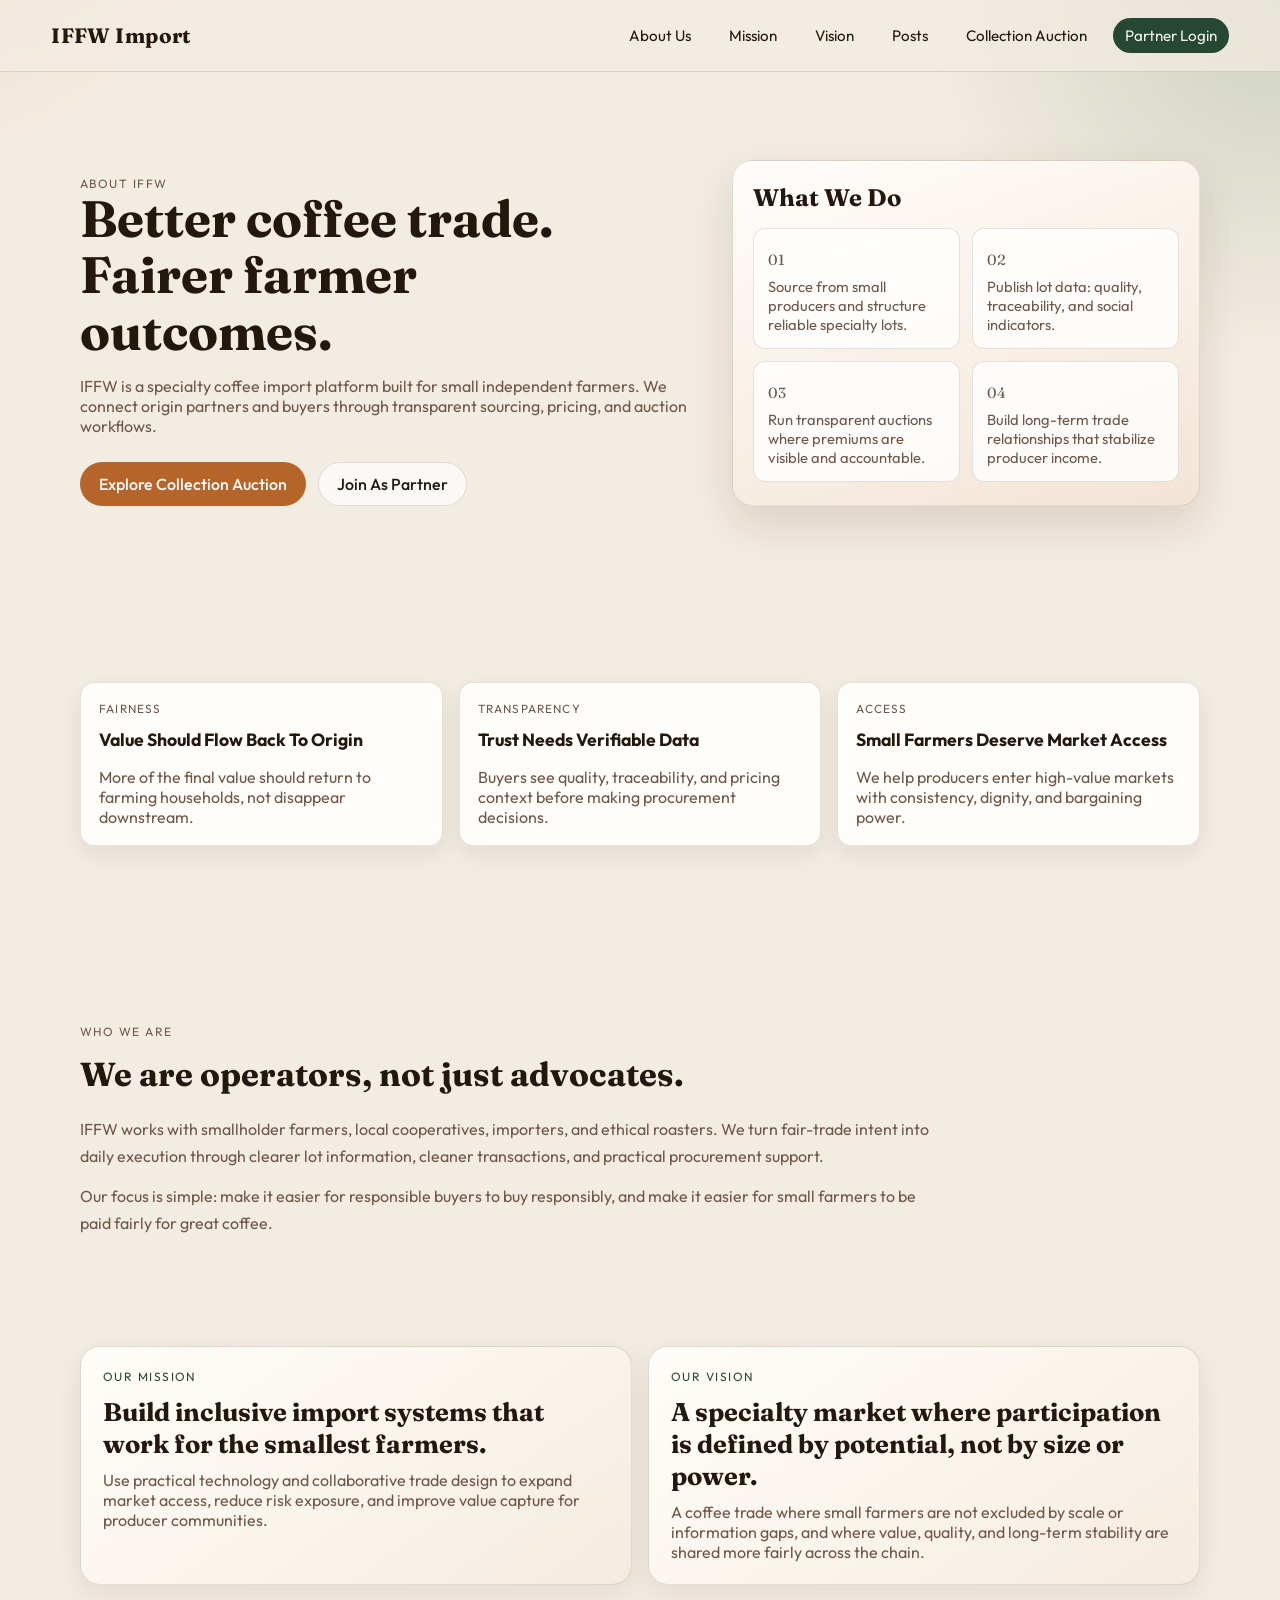
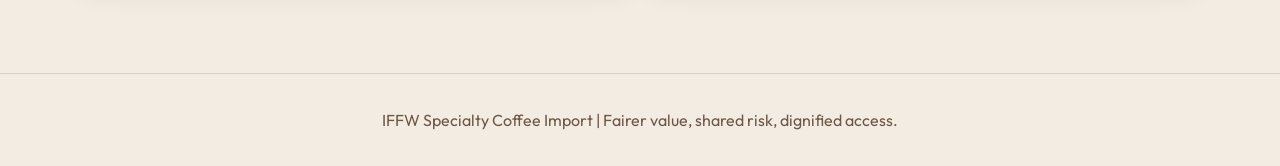
==== index.html @ 06f8717d "Initial website launch version" ====
<!DOCTYPE html>
<html lang="en">
<head>
  <meta charset="UTF-8">
  <meta name="viewport" content="width=device-width, initial-scale=1.0">
  <title>IFFW | Inclusive Specialty Coffee Import</title>
  <link rel="preconnect" href="https://fonts.googleapis.com">
  <link rel="preconnect" href="https://fonts.gstatic.com" crossorigin>
  <link href="https://fonts.googleapis.com/css2?family=Fraunces:opsz,wght@9..144,300;9..144,600;9..144,700&family=Outfit:wght@300;400;500;600&display=swap" rel="stylesheet">
  <link rel="stylesheet" href="styles.css">
</head>
<body class="page-home">
  <div class="bg-orb orb-1" aria-hidden="true"></div>
  <div class="bg-orb orb-2" aria-hidden="true"></div>

  <header class="site-header">
    <a class="brand" href="index.html">IFFW Import</a>
    <nav class="main-nav" aria-label="Main Navigation">
      <a href="#about">About Us</a>
      <a href="#mission">Mission</a>
      <a href="#vision">Vision</a>
      <a href="posts.html">Posts</a>
      <a href="auction.html">Collection Auction</a>
      <a class="nav-cta" href="login.html">Partner Login</a>
    </nav>
  </header>

  <main>
    <section class="hero section" id="about" data-reveal>
      <div class="hero-copy">
        <p class="eyebrow">About IFFW</p>
        <h1>Better coffee trade. Fairer farmer outcomes.</h1>
        <p>
          IFFW is a specialty coffee import platform built for small independent farmers.
          We connect origin partners and buyers through transparent sourcing, pricing, and auction workflows.
        </p>
        <div class="hero-actions">
          <a class="btn btn-solid" href="auction.html">Explore Collection Auction</a>
          <a class="btn btn-ghost" href="login.html">Join As Partner</a>
        </div>
      </div>
      <aside class="impact-board">
        <h2>What We Do</h2>
        <div class="impact-grid">
          <article>
            <p class="impact-number">01</p>
            <p>Source from small producers and structure reliable specialty lots.</p>
          </article>
          <article>
            <p class="impact-number">02</p>
            <p>Publish lot data: quality, traceability, and social indicators.</p>
          </article>
          <article>
            <p class="impact-number">03</p>
            <p>Run transparent auctions where premiums are visible and accountable.</p>
          </article>
          <article>
            <p class="impact-number">04</p>
            <p>Build long-term trade relationships that stabilize producer income.</p>
          </article>
        </div>
      </aside>
    </section>

    <section class="section cards-row text-cards" data-reveal>
      <article class="value-card">
        <p class="card-label">Fairness</p>
        <h3>Value Should Flow Back To Origin</h3>
        <p>More of the final value should return to farming households, not disappear downstream.</p>
      </article>
      <article class="value-card">
        <p class="card-label">Transparency</p>
        <h3>Trust Needs Verifiable Data</h3>
        <p>Buyers see quality, traceability, and pricing context before making procurement decisions.</p>
      </article>
      <article class="value-card">
        <p class="card-label">Access</p>
        <h3>Small Farmers Deserve Market Access</h3>
        <p>We help producers enter high-value markets with consistency, dignity, and bargaining power.</p>
      </article>
    </section>

    <section class="section about-detail" data-reveal>
      <div class="section-head">
        <p class="eyebrow">Who We Are</p>
        <h2>We are operators, not just advocates.</h2>
      </div>
      <p>
        IFFW works with smallholder farmers, local cooperatives, importers, and ethical roasters.
        We turn fair-trade intent into daily execution through clearer lot information, cleaner transactions,
        and practical procurement support.
      </p>
      <p>
        Our focus is simple: make it easier for responsible buyers to buy responsibly,
        and make it easier for small farmers to be paid fairly for great coffee.
      </p>
    </section>

    <section class="section statements" id="mission" data-reveal>
      <article class="statement-card">
        <p class="eyebrow">Our Mission</p>
        <h2>Build inclusive import systems that work for the smallest farmers.</h2>
        <p>
          Use practical technology and collaborative trade design to expand market access,
          reduce risk exposure, and improve value capture for producer communities.
        </p>
      </article>
      <article class="statement-card" id="vision">
        <p class="eyebrow">Our Vision</p>
        <h2>A specialty market where participation is defined by potential, not by size or power.</h2>
        <p>
          A coffee trade where small farmers are not excluded by scale or information gaps,
          and where value, quality, and long-term stability are shared more fairly across the chain.
        </p>
      </article>
    </section>
  </main>

  <footer class="site-footer">
    <p>IFFW Specialty Coffee Import | Fairer value, shared risk, dignified access.</p>
  </footer>

  <script src="app.js"></script>
</body>
</html>
---- styles.css ----
:root {
  --bg: #f3ece2;
  --surface: #fffdf9;
  --ink: #24170d;
  --muted: #6f5748;
  --accent: #b5652a;
  --accent-2: #264734;
  --line: rgba(36, 23, 13, 0.12);
  --shadow: 0 18px 45px rgba(52, 27, 10, 0.13);
  --radius-lg: 20px;
  --radius-md: 14px;
}

*,
*::before,
*::after {
  box-sizing: border-box;
}

html,
body {
  margin: 0;
  padding: 0;
  font-family: "Outfit", "Segoe UI", sans-serif;
  color: var(--ink);
  background:
    radial-gradient(1100px circle at -15% -20%, rgba(206, 145, 96, 0.3), transparent 50%),
    radial-gradient(900px circle at 100% 0%, rgba(77, 120, 86, 0.23), transparent 40%),
    var(--bg);
  min-height: 100%;
}

a {
  color: inherit;
}

.bg-orb {
  position: fixed;
  border-radius: 999px;
  filter: blur(35px);
  pointer-events: none;
  z-index: -1;
  opacity: 0.4;
  animation: drift 8s ease-in-out infinite alternate;
}

.orb-1 {
  width: 260px;
  height: 260px;
  background: #d2a16f;
  left: -80px;
  top: 130px;
}

.orb-2 {
  width: 320px;
  height: 320px;
  background: #7ca38f;
  right: -120px;
  top: 320px;
}

.orb-3 {
  width: 320px;
  height: 320px;
  background: #d8b388;
  right: -120px;
  top: 120px;
}

.orb-4 {
  width: 280px;
  height: 280px;
  background: #7d9e86;
  left: -110px;
  top: 220px;
}

.site-header {
  position: sticky;
  top: 0;
  z-index: 12;
  display: flex;
  justify-content: space-between;
  align-items: center;
  padding: 18px clamp(18px, 4vw, 52px);
  backdrop-filter: blur(10px);
  background: rgba(243, 236, 226, 0.72);
  border-bottom: 1px solid var(--line);
}

.brand {
  font-family: "Fraunces", "Times New Roman", serif;
  font-size: 1.3rem;
  font-weight: 700;
  text-decoration: none;
  letter-spacing: 0.02em;
}

.main-nav {
  display: flex;
  gap: 14px;
  align-items: center;
}

.main-nav a {
  text-decoration: none;
  padding: 8px 12px;
  border-radius: 999px;
  font-size: 0.95rem;
}

.main-nav a:hover {
  background: rgba(181, 101, 42, 0.12);
}

.main-nav .nav-cta {
  background: var(--accent-2);
  color: #f4f1eb;
}

.section {
  width: min(1120px, 92vw);
  margin: 0 auto;
  padding: clamp(44px, 8vw, 88px) 0;
}

.hero {
  display: grid;
  gap: 28px;
  grid-template-columns: 1.2fr 0.9fr;
  align-items: stretch;
}

.hero-copy h1,
.auth-intro h1,
.auction-hero h1,
.section-head h2 {
  font-family: "Fraunces", "Times New Roman", serif;
  line-height: 1.1;
  margin: 0;
}

.hero-copy h1 {
  font-size: clamp(2rem, 4vw, 3.2rem);
  max-width: 14ch;
}

.hero-copy p {
  color: var(--muted);
  max-width: 58ch;
  margin: 16px 0 0;
}

.eyebrow {
  text-transform: uppercase;
  letter-spacing: 0.12em;
  font-size: 0.75rem;
  color: var(--accent-2);
  margin: 0 0 12px;
}

.hero-actions {
  margin-top: 26px;
  display: flex;
  gap: 12px;
  flex-wrap: wrap;
}

.btn {
  display: inline-flex;
  align-items: center;
  justify-content: center;
  border-radius: 999px;
  border: 1px solid transparent;
  padding: 11px 18px;
  font-weight: 500;
  cursor: pointer;
  text-decoration: none;
}

.btn-solid {
  background: var(--accent);
  color: #fff;
}

.btn-solid:hover {
  filter: brightness(1.05);
}

.btn-ghost {
  border-color: var(--line);
  background: rgba(255, 255, 255, 0.65);
}

.impact-board {
  background: linear-gradient(160deg, #fffdfb, #f3e4d5);
  border: 1px solid var(--line);
  border-radius: var(--radius-lg);
  box-shadow: var(--shadow);
  padding: 20px;
}

.impact-board h2 {
  margin: 2px 0 16px;
  font-family: "Fraunces", "Times New Roman", serif;
}

.impact-grid {
  display: grid;
  gap: 12px;
  grid-template-columns: repeat(2, minmax(120px, 1fr));
}

.impact-grid article {
  border-radius: 12px;
  padding: 14px;
  border: 1px solid var(--line);
  background: rgba(255, 255, 255, 0.8);
}

.impact-number {
  margin: 0;
  font-size: 1.5rem;
  color: var(--accent);
  font-family: "Fraunces", "Times New Roman", serif;
}

.impact-grid p {
  margin: 8px 0 0;
  color: var(--muted);
  font-size: 0.92rem;
}

.cards-row {
  display: grid;
  gap: 16px;
  grid-template-columns: repeat(3, minmax(210px, 1fr));
}

.text-cards .value-card {
  display: grid;
  align-content: start;
  gap: 8px;
}

.value-card {
  border-radius: var(--radius-md);
  background: var(--surface);
  border: 1px solid var(--line);
  padding: 18px;
  box-shadow: 0 8px 24px rgba(40, 20, 5, 0.08);
}

.value-card img {
  width: 46px;
  height: 46px;
  margin-bottom: 8px;
}

.value-card h3 {
  margin: 4px 0 8px;
  font-size: 1.1rem;
}

.value-card p {
  margin: 0;
  color: var(--muted);
}

.card-label {
  margin: 0;
  letter-spacing: 0.1em;
  text-transform: uppercase;
  font-size: 0.74rem;
  color: var(--accent-2);
}

.section-head {
  margin-bottom: 24px;
}

.section-head h2 {
  font-size: clamp(1.7rem, 2.6vw, 2.5rem);
  margin-top: 6px;
}

.about-detail p {
  margin: 0 0 14px;
  color: var(--muted);
  max-width: 78ch;
  line-height: 1.65;
}

.statements {
  display: grid;
  grid-template-columns: 1fr 1fr;
  gap: 16px;
  padding-top: 8px;
}

.statement-card {
  border-radius: var(--radius-lg);
  border: 1px solid var(--line);
  background: linear-gradient(145deg, #fffdf9, #f5ece0);
  box-shadow: 0 8px 28px rgba(36, 20, 4, 0.08);
  padding: 22px;
}

.statement-card h2 {
  margin: 0 0 10px;
  font-family: "Fraunces", "Times New Roman", serif;
  font-size: clamp(1.35rem, 2vw, 1.85rem);
  line-height: 1.25;
}

.statement-card p:last-child {
  margin: 0;
  color: var(--muted);
}

.strategy-layout {
  display: grid;
  grid-template-columns: 1.2fr 0.8fr;
  gap: 20px;
}

.timeline-grid {
  display: grid;
  grid-template-columns: repeat(3, minmax(220px, 1fr));
  gap: 14px;
}

.timeline-card {
  border-radius: var(--radius-md);
  border: 1px solid var(--line);
  background: var(--surface);
  padding: 16px;
  box-shadow: 0 8px 28px rgba(36, 20, 4, 0.08);
}

.timeline-step {
  margin: 0 0 8px;
  font-size: 0.8rem;
  text-transform: uppercase;
  letter-spacing: 0.08em;
  color: var(--accent);
}

.timeline-card h3 {
  margin: 0 0 8px;
  font-family: "Fraunces", "Times New Roman", serif;
}

.timeline-card p {
  margin: 0;
  color: var(--muted);
}

.rule-sheet {
  margin-top: 14px;
  border-radius: var(--radius-md);
  background: linear-gradient(145deg, #fef9f2, #f3ecdf);
  border: 1px solid var(--line);
  padding: 16px;
}

.rule-sheet h3 {
  margin: 0 0 10px;
  font-family: "Fraunces", "Times New Roman", serif;
}

.strategy-main {
  background: var(--surface);
  border-radius: var(--radius-lg);
  padding: 24px;
  border: 1px solid var(--line);
}

.strategy-main p {
  color: var(--muted);
  margin-top: 0;
}

.clean-list {
  margin: 0;
  padding-left: 18px;
}

.clean-list li {
  margin-bottom: 10px;
}

.cert-stack {
  background: linear-gradient(150deg, #ecf4ec, #fdf9f3);
  border-radius: var(--radius-lg);
  border: 1px solid var(--line);
  padding: 18px;
  display: grid;
  grid-template-columns: repeat(3, 1fr);
  align-items: center;
  gap: 12px;
}

.cert-stack img {
  width: 100%;
  max-width: 112px;
  margin: 0 auto;
  display: block;
}

.swot-grid {
  display: grid;
  grid-template-columns: repeat(2, minmax(220px, 1fr));
  gap: 14px;
}

.swot-grid article,
.map-grid article,
.lot-card,
.auth-card {
  border-radius: var(--radius-md);
  border: 1px solid var(--line);
  background: var(--surface);
  box-shadow: 0 8px 28px rgba(36, 20, 4, 0.08);
}

.swot-grid article {
  padding: 16px;
}

.swot-grid h3 {
  margin: 0 0 8px;
  font-family: "Fraunces", "Times New Roman", serif;
}

.swot-grid p,
.map-grid p,
.lot-meta {
  margin: 0;
  color: var(--muted);
}

.map-grid {
  margin-top: 14px;
  display: grid;
  gap: 14px;
  grid-template-columns: repeat(4, minmax(180px, 1fr));
}

.map-grid article {
  padding: 14px;
}

.map-grid h4 {
  margin: 0 0 8px;
}

.site-footer {
  border-top: 1px solid var(--line);
  text-align: center;
  padding: 20px;
  color: var(--muted);
}

.auth-shell {
  width: min(1120px, 92vw);
  margin: 0 auto;
  display: grid;
  grid-template-columns: 1.05fr 0.95fr;
  gap: 22px;
  padding: clamp(30px, 8vw, 80px) 0;
}

.auth-intro p {
  color: var(--muted);
}

.auth-card {
  padding: 18px;
  max-width: 520px;
}

.auth-tabs {
  display: grid;
  grid-template-columns: 1fr 1fr;
  gap: 8px;
  margin-bottom: 16px;
}

.tab-btn {
  padding: 10px;
  border-radius: 10px;
  border: 1px solid var(--line);
  background: #f7f3ec;
  cursor: pointer;
}

.tab-btn.is-active {
  background: var(--accent-2);
  color: #f4f2ed;
}

.auth-form {
  display: grid;
  gap: 12px;
}

.auth-form label {
  display: grid;
  gap: 6px;
  font-size: 0.92rem;
}

input,
select {
  width: 100%;
  border: 1px solid var(--line);
  border-radius: 10px;
  padding: 10px 11px;
  font: inherit;
  background: #fffefc;
}

.is-hidden {
  display: none;
}

.feedback {
  min-height: 1.3em;
  margin: 10px 0 0;
  color: var(--accent-2);
  font-size: 0.95rem;
}

.auction-main .auction-hero {
  padding-bottom: 30px;
}

.auction-hero p {
  color: var(--muted);
  max-width: 68ch;
}

.member-note {
  margin-top: 14px;
  background: rgba(38, 71, 52, 0.09);
  border: 1px dashed rgba(38, 71, 52, 0.35);
  border-radius: 10px;
  padding: 10px 12px;
}

.lots-grid {
  padding-top: 14px;
  display: grid;
  gap: 16px;
  grid-template-columns: repeat(3, minmax(240px, 1fr));
}

.lot-card {
  padding: 16px;
}

.lot-cover {
  width: 100%;
  aspect-ratio: 16 / 10;
  object-fit: cover;
  border-radius: 12px;
  border: 1px solid var(--line);
  margin-bottom: 12px;
}

.lot-tags {
  display: flex;
  gap: 8px;
  flex-wrap: wrap;
  margin: 10px 0 12px;
}

.lot-tags span {
  border-radius: 999px;
  border: 1px solid var(--line);
  background: rgba(255, 255, 255, 0.7);
  padding: 5px 10px;
  font-size: 0.82rem;
  color: #4a3528;
}

.lot-story {
  border: 1px solid var(--line);
  background: rgba(255, 255, 255, 0.68);
  border-radius: 12px;
  padding: 12px;
  margin: 0 0 12px;
}

.lot-story-title {
  margin: 0 0 6px;
  text-transform: uppercase;
  letter-spacing: 0.08em;
  font-size: 0.73rem;
  color: var(--accent-2);
}

.lot-story p {
  margin: 0 0 8px;
  color: #5b4435;
  line-height: 1.5;
  font-size: 0.92rem;
}

.lot-story p:last-child {
  margin-bottom: 0;
}

.farmer-quote {
  margin-top: 10px;
  padding-left: 10px;
  border-left: 3px solid rgba(38, 71, 52, 0.45);
  color: #355745;
  font-style: italic;
}

.lot-card h2 {
  margin: 8px 0;
  font-size: 1.15rem;
}

.lot-title-link {
  text-decoration: none;
}

.lot-title-link:hover {
  text-decoration: underline;
  text-underline-offset: 2px;
}

.btn-story {
  margin-bottom: 10px;
}

.lot-price {
  margin: 11px 0;
  font-size: 1.05rem;
}

.price-value {
  color: var(--accent);
  font-weight: 600;
}

.lot-timer {
  margin: 0 0 12px;
}

.bid-form {
  display: grid;
  gap: 9px;
}

[data-reveal] {
  opacity: 0;
  transform: translateY(16px);
  transition: opacity 0.55s ease, transform 0.55s ease;
}

[data-reveal].is-visible {
  opacity: 1;
  transform: translateY(0);
}

.origin-hero {
  display: grid;
  grid-template-columns: 1fr 1fr;
  gap: 20px;
  align-items: stretch;
}

.origin-figure img {
  width: 100%;
  height: 100%;
  min-height: 320px;
  object-fit: cover;
  border-radius: var(--radius-lg);
  border: 1px solid var(--line);
  box-shadow: var(--shadow);
}

.origin-intro {
  border: 1px solid var(--line);
  border-radius: var(--radius-lg);
  background: var(--surface);
  box-shadow: 0 8px 28px rgba(36, 20, 4, 0.08);
  padding: 20px;
  display: grid;
  align-content: start;
  gap: 10px;
}

.origin-intro h1 {
  margin: 0;
  font-family: "Fraunces", "Times New Roman", serif;
  line-height: 1.2;
}

.origin-intro p {
  margin: 0;
  color: var(--muted);
}

.origin-grid {
  display: grid;
  grid-template-columns: repeat(3, minmax(210px, 1fr));
  gap: 14px;
  padding-top: 20px;
}

.origin-panel {
  border: 1px solid var(--line);
  border-radius: var(--radius-md);
  background: var(--surface);
  box-shadow: 0 8px 24px rgba(36, 20, 4, 0.08);
  padding: 16px;
}

.origin-panel h2 {
  margin: 0 0 8px;
  font-family: "Fraunces", "Times New Roman", serif;
  font-size: 1.2rem;
}

.origin-panel p {
  margin: 0;
  color: var(--muted);
  line-height: 1.55;
}

.origin-quote {
  padding-top: 6px;
}

.origin-quote p {
  margin: 0;
  border-left: 4px solid rgba(38, 71, 52, 0.5);
  padding: 14px 0 14px 14px;
  color: #355745;
  font-style: italic;
  font-size: 1.05rem;
  background: rgba(255, 255, 255, 0.55);
  border-radius: 8px;
}

.post-hero h1 {
  margin: 0;
  font-family: "Fraunces", "Times New Roman", serif;
  font-size: clamp(1.9rem, 3vw, 2.8rem);
  line-height: 1.15;
  max-width: 18ch;
}

.post-hero p {
  margin: 12px 0 0;
  color: var(--muted);
  max-width: 76ch;
}

.post-article {
  border: 1px solid var(--line);
  border-radius: var(--radius-lg);
  background: var(--surface);
  box-shadow: 0 8px 30px rgba(36, 20, 4, 0.08);
  padding: 24px;
}

.post-article h2 {
  margin: 18px 0 8px;
  font-family: "Fraunces", "Times New Roman", serif;
  font-size: 1.35rem;
}

.post-article p {
  margin: 0;
  color: var(--muted);
  line-height: 1.6;
}

.post-stat {
  display: inline-flex;
  flex-direction: column;
  gap: 2px;
  border-radius: 12px;
  border: 1px solid rgba(181, 101, 42, 0.35);
  background: rgba(181, 101, 42, 0.08);
  padding: 12px 14px;
}

.post-stat-num {
  margin: 0;
  font-size: clamp(2rem, 3.8vw, 2.8rem);
  line-height: 1;
  color: var(--accent);
  font-family: "Fraunces", "Times New Roman", serif;
}

.post-stat-label {
  margin: 0;
  font-size: 0.86rem;
  color: #6d4d37;
  max-width: 46ch;
}

.post-endnote {
  margin-top: 16px !important;
  padding-left: 10px;
  border-left: 3px solid rgba(38, 71, 52, 0.45);
}

.post-actions {
  display: flex;
  gap: 10px;
  margin-top: 18px;
  flex-wrap: wrap;
}

.post-list {
  display: grid;
  grid-template-columns: repeat(3, minmax(230px, 1fr));
  gap: 14px;
  padding-top: 10px;
}

.post-card {
  border: 1px solid var(--line);
  border-radius: var(--radius-md);
  background: var(--surface);
  box-shadow: 0 8px 26px rgba(36, 20, 4, 0.08);
  padding: 16px;
  display: grid;
  align-content: start;
  gap: 10px;
}

.post-meta {
  margin: 0;
  font-size: 0.75rem;
  letter-spacing: 0.08em;
  text-transform: uppercase;
  color: var(--accent-2);
}

.post-card h2 {
  margin: 0;
  font-family: "Fraunces", "Times New Roman", serif;
  font-size: 1.3rem;
  line-height: 1.25;
}

.post-card p {
  margin: 0;
  color: var(--muted);
  line-height: 1.55;
}

@keyframes drift {
  from {
    transform: translateY(0) translateX(0);
  }
  to {
    transform: translateY(-18px) translateX(14px);
  }
}

@media (max-width: 980px) {
  .hero,
  .strategy-layout,
  .auth-shell,
  .origin-hero,
  .statements {
    grid-template-columns: 1fr;
  }

  .origin-grid,
  .timeline-grid,
  .cards-row,
  .post-list,
  .lots-grid {
    grid-template-columns: repeat(2, minmax(220px, 1fr));
  }

  .map-grid {
    grid-template-columns: repeat(2, minmax(180px, 1fr));
  }

  .auth-card {
    max-width: 100%;
  }
}

@media (max-width: 640px) {
  .site-header {
    flex-direction: column;
    gap: 10px;
    align-items: flex-start;
  }

  .main-nav {
    flex-wrap: wrap;
  }

  .impact-grid,
  .timeline-grid,
  .cards-row,
  .post-list,
  .swot-grid,
  .map-grid,
  .lots-grid {
    grid-template-columns: 1fr;
  }

  .cert-stack {
    grid-template-columns: 1fr;
    justify-items: center;
  }
}
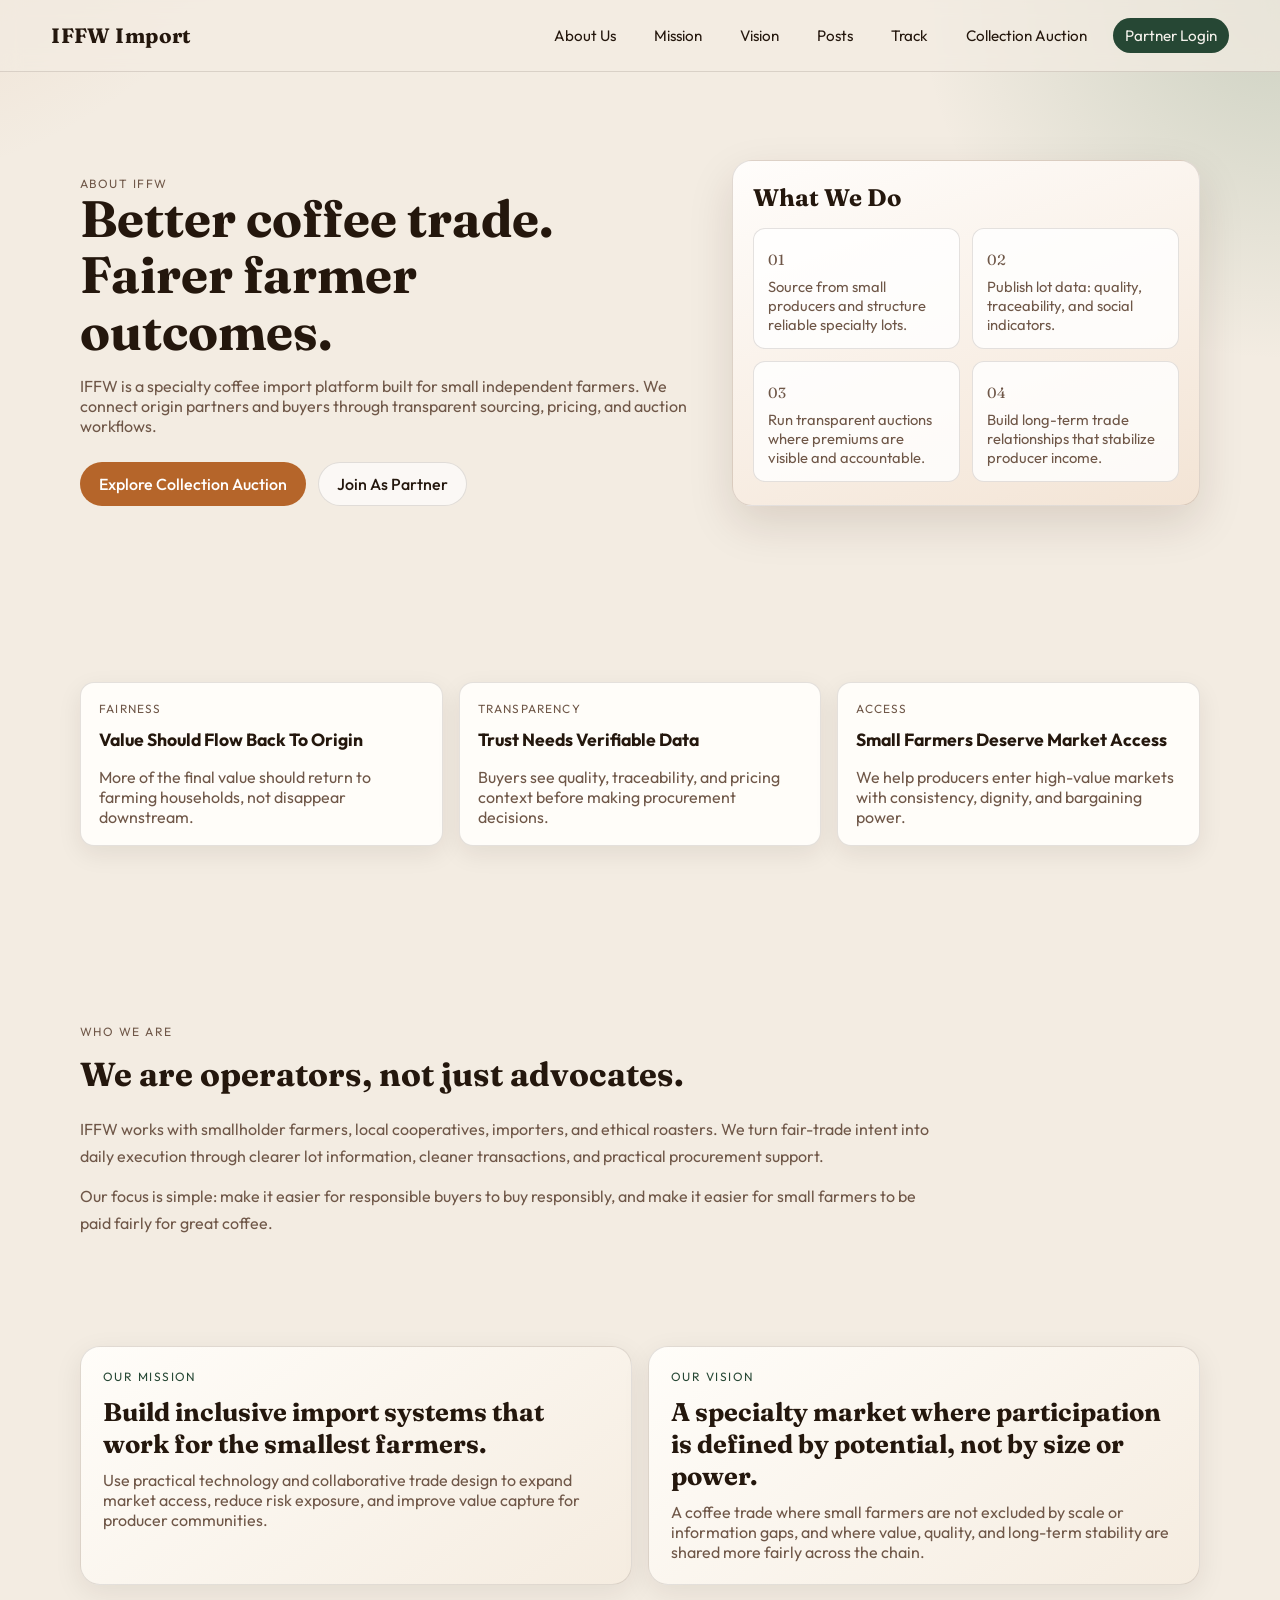
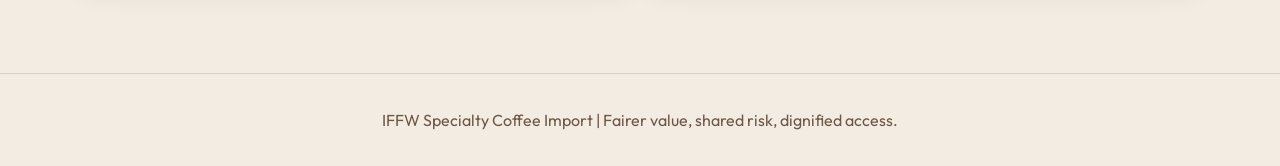
==== commit 05ba2102: "Add transparent lot pricing cards and semiannual impact tracking page" ====
--- a/index.html
+++ b/index.html
@@ -20,6 +20,7 @@
       <a href="#mission">Mission</a>
       <a href="#vision">Vision</a>
       <a href="posts.html">Posts</a>
+      <a href="track.html">Track</a>
       <a href="auction.html">Collection Auction</a>
       <a class="nav-cta" href="login.html">Partner Login</a>
     </nav>
--- a/styles.css
+++ b/styles.css
@@ -613,6 +613,74 @@
   margin-bottom: 0;
 }
 
+.price-card {
+  border: 1px solid var(--line);
+  border-radius: 12px;
+  background: linear-gradient(145deg, #fefbf7, #f4ece1);
+  padding: 12px;
+  margin: 0 0 12px;
+}
+
+.price-card-title {
+  margin: 0;
+  font-family: "Fraunces", "Times New Roman", serif;
+  font-size: 1.02rem;
+}
+
+.price-card-sub {
+  margin: 4px 0 10px;
+  color: var(--muted);
+  font-size: 0.84rem;
+}
+
+.price-row {
+  display: grid;
+  grid-template-columns: 1fr auto;
+  gap: 8px;
+  border-top: 1px dashed rgba(36, 23, 13, 0.16);
+  padding: 8px 0;
+  font-size: 0.88rem;
+  align-items: center;
+}
+
+.price-row:first-of-type {
+  border-top: 0;
+  padding-top: 2px;
+}
+
+.price-row span {
+  color: #5f4a3d;
+}
+
+.price-row strong {
+  color: #2f1f15;
+}
+
+.price-row.emphasis strong {
+  color: var(--accent);
+}
+
+.price-status {
+  margin: 8px 0 0;
+  font-size: 0.88rem;
+  font-weight: 600;
+}
+
+.price-status.is-fair {
+  color: #1f6a46;
+}
+
+.price-status.is-gap {
+  color: #99441f;
+}
+
+.price-note {
+  margin: 6px 0 0;
+  color: #5d493d;
+  font-size: 0.84rem;
+  line-height: 1.45;
+}
+
 .farmer-quote {
   margin-top: 10px;
   padding-left: 10px;
@@ -861,6 +929,150 @@
   line-height: 1.55;
 }
 
+.track-hero h1 {
+  margin: 0;
+  font-family: "Fraunces", "Times New Roman", serif;
+  font-size: clamp(2rem, 3.2vw, 2.9rem);
+  line-height: 1.15;
+  max-width: 18ch;
+}
+
+.track-hero p {
+  margin: 12px 0 0;
+  color: var(--muted);
+  max-width: 78ch;
+}
+
+.track-meta {
+  margin-top: 14px;
+  display: flex;
+  flex-wrap: wrap;
+  gap: 8px;
+}
+
+.track-meta span {
+  border-radius: 999px;
+  border: 1px solid var(--line);
+  background: rgba(255, 255, 255, 0.6);
+  padding: 6px 10px;
+  font-size: 0.84rem;
+  color: #513d30;
+}
+
+.track-controls {
+  display: flex;
+  gap: 8px;
+  padding-top: 6px;
+  flex-wrap: wrap;
+}
+
+.track-btn {
+  border: 1px solid var(--line);
+  border-radius: 999px;
+  background: #f8f3ec;
+  padding: 9px 14px;
+  cursor: pointer;
+  font: inherit;
+}
+
+.track-btn.is-active {
+  background: var(--accent-2);
+  color: #f6f3ee;
+}
+
+.track-grid {
+  display: grid;
+  grid-template-columns: repeat(3, minmax(240px, 1fr));
+  gap: 14px;
+  padding-top: 10px;
+}
+
+.track-card {
+  border: 1px solid var(--line);
+  border-radius: var(--radius-md);
+  background: var(--surface);
+  box-shadow: 0 8px 24px rgba(36, 20, 4, 0.08);
+  padding: 16px;
+  display: grid;
+  align-content: start;
+  gap: 10px;
+}
+
+.track-card-head {
+  display: flex;
+  justify-content: space-between;
+  gap: 10px;
+  align-items: center;
+}
+
+.track-origin {
+  margin: 0;
+  color: var(--accent-2);
+  font-size: 0.8rem;
+  text-transform: uppercase;
+  letter-spacing: 0.08em;
+}
+
+.track-status {
+  margin: 0;
+  border-radius: 999px;
+  border: 1px solid rgba(38, 71, 52, 0.32);
+  background: rgba(38, 71, 52, 0.12);
+  color: #1f6a46;
+  padding: 4px 9px;
+  font-size: 0.75rem;
+}
+
+.track-card h2 {
+  margin: 0;
+  font-family: "Fraunces", "Times New Roman", serif;
+  font-size: 1.2rem;
+}
+
+.track-sub {
+  margin: 0;
+  color: var(--muted);
+  font-size: 0.9rem;
+}
+
+.track-metrics {
+  border: 1px solid var(--line);
+  border-radius: 10px;
+  background: rgba(255, 255, 255, 0.65);
+  padding: 9px;
+}
+
+.track-metrics p {
+  margin: 0;
+  display: grid;
+  grid-template-columns: 1fr auto;
+  gap: 8px;
+  padding: 6px 0;
+  border-top: 1px dashed rgba(36, 23, 13, 0.14);
+  font-size: 0.86rem;
+}
+
+.track-metrics p:first-child {
+  border-top: 0;
+  padding-top: 0;
+}
+
+.track-metrics span {
+  color: #5f4a3d;
+}
+
+.track-metrics strong {
+  color: #2f1f15;
+}
+
+.track-quote {
+  margin: 0;
+  padding-left: 10px;
+  border-left: 3px solid rgba(38, 71, 52, 0.45);
+  color: #355745;
+  font-style: italic;
+}
+
 @keyframes drift {
   from {
     transform: translateY(0) translateX(0);
@@ -883,6 +1095,7 @@
   .timeline-grid,
   .cards-row,
   .post-list,
+  .track-grid,
   .lots-grid {
     grid-template-columns: repeat(2, minmax(220px, 1fr));
   }
@@ -911,6 +1124,7 @@
   .timeline-grid,
   .cards-row,
   .post-list,
+  .track-grid,
   .swot-grid,
   .map-grid,
   .lots-grid {
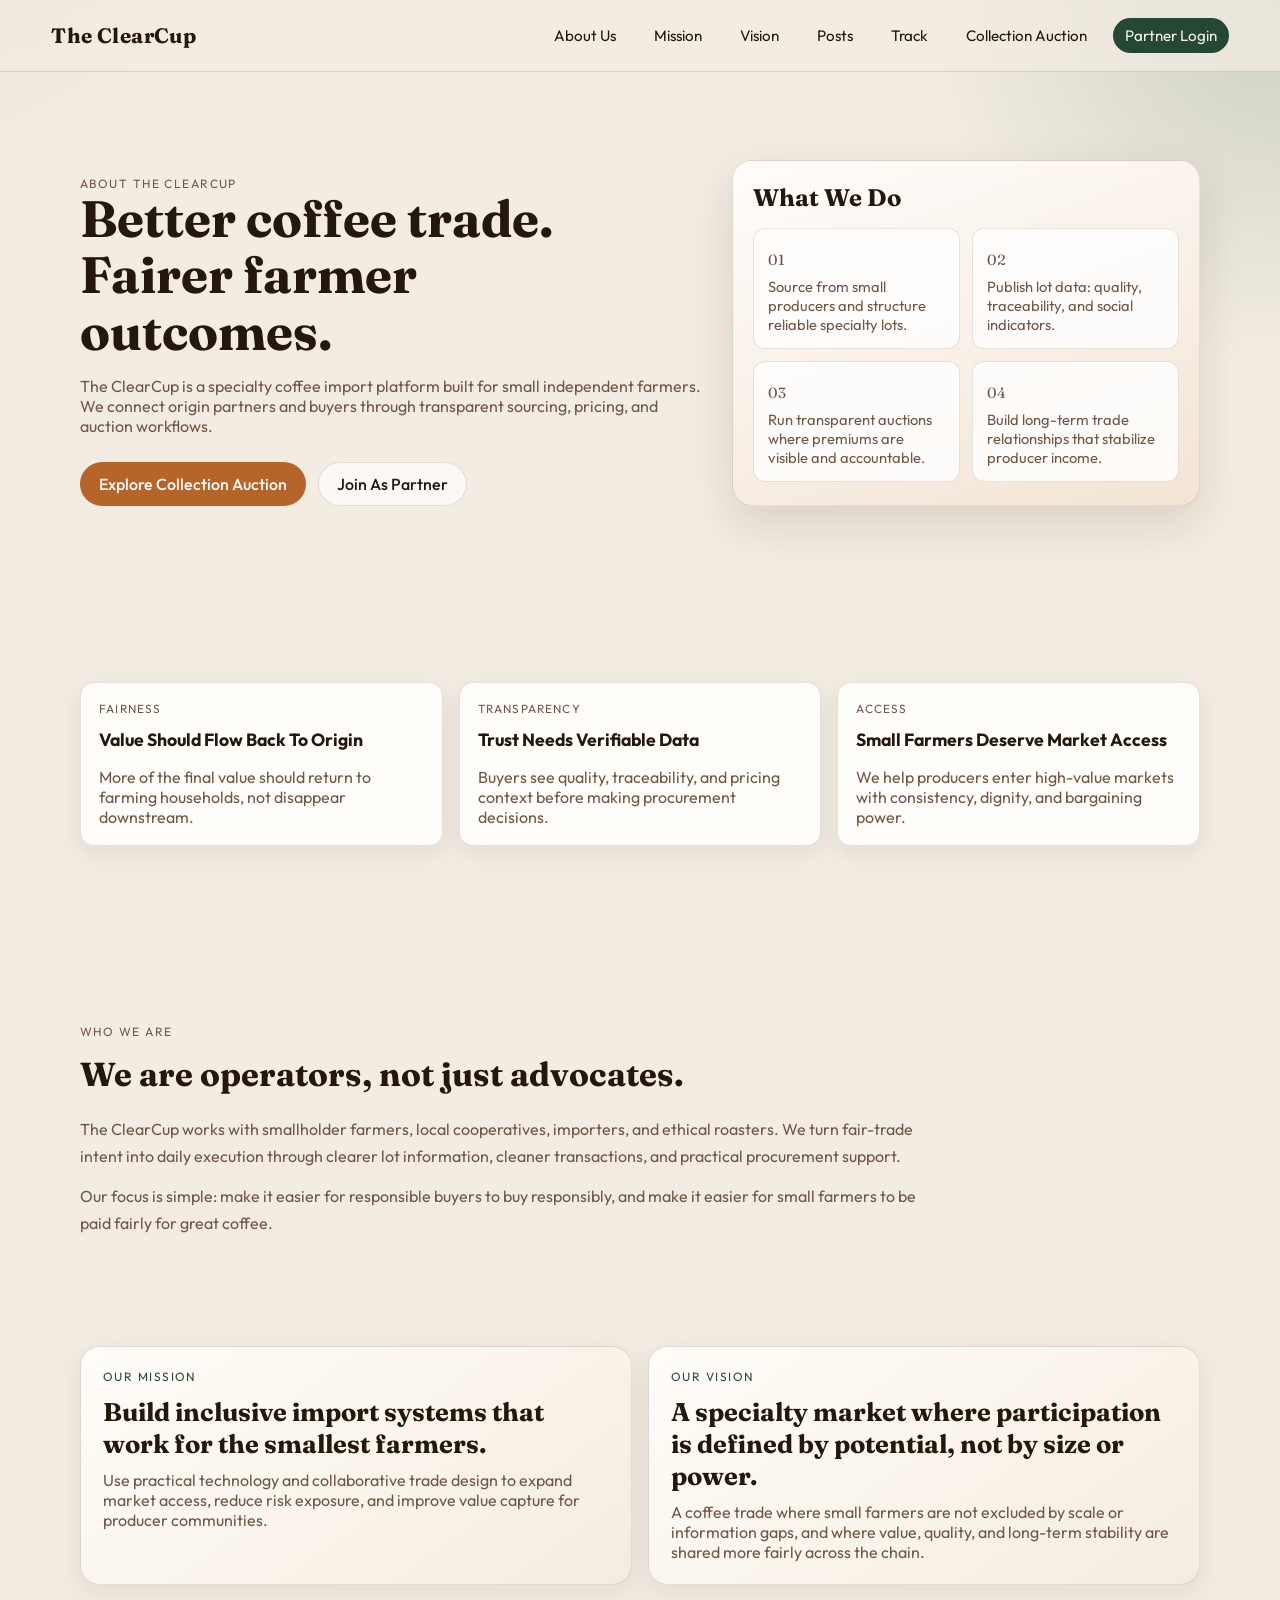
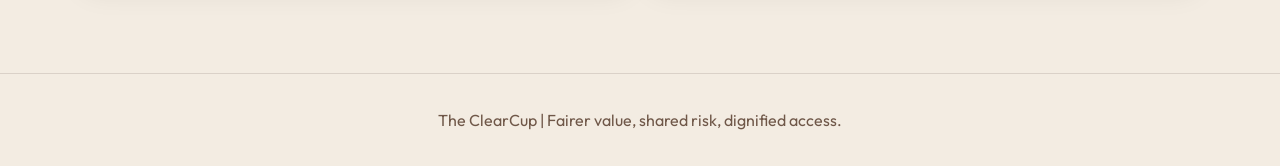
==== commit ca3fd203: "Rename site branding from IFFW to The ClearCup" ====
--- a/index.html
+++ b/index.html
@@ -3,7 +3,7 @@
 <head>
   <meta charset="UTF-8">
   <meta name="viewport" content="width=device-width, initial-scale=1.0">
-  <title>IFFW | Inclusive Specialty Coffee Import</title>
+  <title>The ClearCup | Inclusive Specialty Coffee Import</title>
   <link rel="preconnect" href="https://fonts.googleapis.com">
   <link rel="preconnect" href="https://fonts.gstatic.com" crossorigin>
   <link href="https://fonts.googleapis.com/css2?family=Fraunces:opsz,wght@9..144,300;9..144,600;9..144,700&family=Outfit:wght@300;400;500;600&display=swap" rel="stylesheet">
@@ -14,7 +14,7 @@
   <div class="bg-orb orb-2" aria-hidden="true"></div>
 
   <header class="site-header">
-    <a class="brand" href="index.html">IFFW Import</a>
+    <a class="brand" href="index.html">The ClearCup</a>
     <nav class="main-nav" aria-label="Main Navigation">
       <a href="#about">About Us</a>
       <a href="#mission">Mission</a>
@@ -29,10 +29,10 @@
   <main>
     <section class="hero section" id="about" data-reveal>
       <div class="hero-copy">
-        <p class="eyebrow">About IFFW</p>
+        <p class="eyebrow">About The ClearCup</p>
         <h1>Better coffee trade. Fairer farmer outcomes.</h1>
         <p>
-          IFFW is a specialty coffee import platform built for small independent farmers.
+          The ClearCup is a specialty coffee import platform built for small independent farmers.
           We connect origin partners and buyers through transparent sourcing, pricing, and auction workflows.
         </p>
         <div class="hero-actions">
@@ -87,7 +87,7 @@
         <h2>We are operators, not just advocates.</h2>
       </div>
       <p>
-        IFFW works with smallholder farmers, local cooperatives, importers, and ethical roasters.
+        The ClearCup works with smallholder farmers, local cooperatives, importers, and ethical roasters.
         We turn fair-trade intent into daily execution through clearer lot information, cleaner transactions,
         and practical procurement support.
       </p>
@@ -118,7 +118,7 @@
   </main>
 
   <footer class="site-footer">
-    <p>IFFW Specialty Coffee Import | Fairer value, shared risk, dignified access.</p>
+    <p>The ClearCup | Fairer value, shared risk, dignified access.</p>
   </footer>
 
   <script src="app.js"></script>
